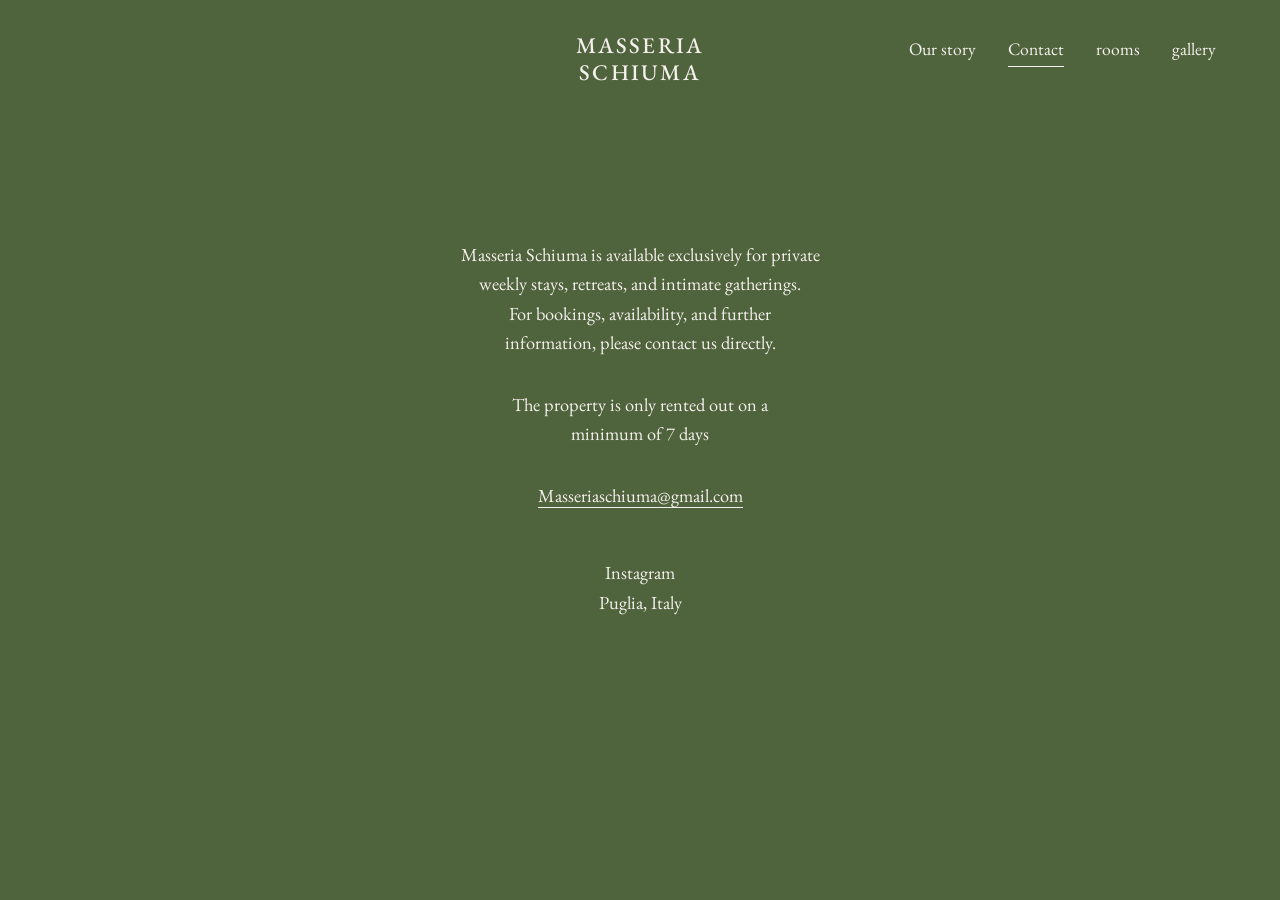
==== contact.html @ 794f7819 "ny proto side Replace" ====
<!DOCTYPE html>
<html lang="en">
<head>
    <meta charset="UTF-8">
    <meta name="viewport" content="width=device-width, initial-scale=1.0">
    <title>Contact - Masseria Schiuma</title>
    <link rel="preconnect" href="https://fonts.googleapis.com">
    <link rel="preconnect" href="https://fonts.gstatic.com" crossorigin>
    <link href="https://fonts.googleapis.com/css2?family=EB+Garamond:ital,wght@0,400;0,500;1,400&display=swap" rel="stylesheet">
    <link rel="stylesheet" href="style.css">
</head>
<body class="theme-green">
<header>
        <div class="header-left"></div> <!-- Empty div to maintain flex spacing -->
        <a href="index.html" class="header-center-logo">MASSERIA<br>SCHIUMA</a>
        <nav>
            <a href="our-story.html">Our story</a>
            <a href="contact.html" class="active">Contact</a>
            <a href="rooms.html">rooms</a>
            <a href="gallery.html">gallery</a>
        </nav>
        <div class="hamburger" id="hamburger"><span></span><span></span><span></span></div>
    </header>

    <div class="mobile-drawer" id="mobile-drawer">
        <a href="our-story.html" class="drawer-link">Our story</a>
        <a href="contact.html" class="drawer-link">Contact</a>
        <a href="rooms.html" class="drawer-link">rooms</a>
        <a href="gallery.html" class="drawer-link">gallery</a>
    </div>

    <main class="page-section">
        <div class="contact-block">
            <p>
                Masseria Schiuma is available exclusively for private<br>
                weekly stays, retreats, and intimate gatherings.<br>
                For bookings, availability, and further<br>
                information, please contact us directly.
            </p>
            <p style="margin: 2rem 0;">
                The property is only rented out on a<br>
                minimum of 7 days
            </p>
            <p>
                <a href="mailto:Masseriaschiuma@gmail.com" style="color: inherit; text-decoration: none; border-bottom: 1px solid currentColor;">Masseriaschiuma@gmail.com</a>
            </p>
            <p style="margin-top: 3rem;">
                Instagram<br>
                Puglia, Italy
            </p>
        </div>
    </main>

    <script src="js/main.js"></script>
</body>
</html>
---- style.css ----
/* css/style.css */
:root {
    --bg-green: #4f633c;
    --text-white: #f4f0ec;
    
    --bg-beige: #efebe4;
    --text-green: #4f633c;
}

body {
    margin: 0;
    padding: 0;
    font-family: 'EB Garamond', serif;
    font-size: 1.15rem;
    line-height: 1.6;
    background-color: var(--bg-green);
    color: var(--text-white);
    overflow-x: hidden;
}

/* Rooms Theme Override */
body.theme-beige {
    background-color: var(--bg-beige);
    color: var(--text-green);
}

/* Index Page Theme Override */
body.theme-transparent {
    background-color: var(--bg-beige);
    color: var(--text-green);
}

.bg-fullscreen {
    position: fixed;
    top: 0;
    left: 0;
    width: 100%;
    height: 100%;
    object-fit: cover;
    z-index: -1;
}

/* --- HEADER & NAVIGATION --- */
header {
    position: fixed;
    top: 0;
    left: 0;
    width: 100%;
    padding: 2rem 4rem;
    box-sizing: border-box;
    display: flex;
    justify-content: space-between;
    align-items: flex-start;
    z-index: 100;
}

/* Left side header link (palazzo penelope) */
.header-left {
    font-size: 1.1rem;
    text-decoration: none;
    color: inherit;
    z-index: 101;
}

/* Centered logo for subpages */
.header-center-logo {
    position: absolute;
    left: 50%;
    transform: translateX(-50%);
    font-size: 1.4rem;
    font-weight: 500;
    letter-spacing: 0.1em;
    text-transform: uppercase;
    line-height: 1.2;
    text-decoration: none;
    color: inherit;
    text-align: center;
    z-index: 101;
}

nav {
    display: flex;
    gap: 2rem;
    padding-top: 0.2rem;
    z-index: 101;
}

nav a {
    text-decoration: none;
    color: inherit;
    font-size: 1.1rem;
    position: relative;
    padding-bottom: 2px;
    transition: opacity 0.3s ease;
}

nav a:hover { opacity: 0.7; }

nav a.active::after {
    content: '';
    position: absolute;
    bottom: -2px;
    left: 0;
    width: 100%;
    height: 1px;
    background-color: currentColor;
}

/* --- MOBILE DRAWER --- */
.hamburger {
    display: none;
    flex-direction: column;
    justify-content: space-between;
    width: 24px;
    height: 18px;
    cursor: pointer;
    z-index: 501;
    margin-top: 0.2rem;
}
.hamburger span {
    display: block;
    height: 1px;
    width: 100%;
    background-color: currentColor;
    transition: all 0.3s;
}

.mobile-drawer {
    position: fixed;
    inset: 0;
    background-color: var(--bg-green);
    color: var(--text-white);
    z-index: 499;
    display: flex;
    flex-direction: column;
    align-items: center;
    justify-content: center;
    gap: 2rem;
    opacity: 0;
    pointer-events: none;
    transform: translateY(-20px);
    transition: all 0.4s ease;
}

body.theme-beige .mobile-drawer,
body.theme-transparent .mobile-drawer {
    background-color: var(--bg-beige);
    color: var(--text-green);
}

.mobile-drawer.active {
    opacity: 1;
    pointer-events: auto;
    transform: translateY(0);
}

.drawer-link {
    font-family: 'EB Garamond', serif;
    font-size: 2rem;
    color: inherit;
    text-decoration: none;
}

.hamburger.active span:nth-child(1) { transform: translateY(8.5px) rotate(45deg); }
.hamburger.active span:nth-child(2) { opacity: 0; }
.hamburger.active span:nth-child(3) { transform: translateY(-8.5px) rotate(-45deg); }

/* --- LAYOUTS & TYPOGRAPHY --- */
.page-section {
    padding: 150px 4rem 4rem; /* Increased top padding to clear center logo */
    max-width: 1200px;
    margin: 0 auto;
}

/* Giant title for the front page */
.hero-title {
    position: absolute;
    top: 15%; 
    left: 50%;
    transform: translateX(-50%);
    font-size: clamp(3rem, 5vw, 6rem);
    letter-spacing: 0.05em;
    text-transform: uppercase;
    color: var(--text-green);
    white-space: nowrap;
    margin: 0;
    font-weight: 400;
}

.text-center { text-align: center; }
.text-large { font-size: 1.8rem; line-height: 1.4; max-width: 800px; margin: 0 auto 3rem auto; }
.text-medium { font-size: 1.3rem; max-width: 800px; margin: 0 auto 2rem auto; }
.text-small { font-size: 1rem; }
.uppercase { text-transform: uppercase; letter-spacing: 0.05em; }
.section-title { text-align: center; font-size: 1.4rem; letter-spacing: 0.1em; margin-bottom: 2rem; text-transform: uppercase; }

.hero-img { width: 100%; height: 70vh; object-fit: cover; margin-bottom: 4rem; }
.grid-3 { display: grid; grid-template-columns: repeat(3, 1fr); gap: 2rem; margin: 4rem 0; }
.grid-3 img { width: 100%; height: 60vh; object-fit: cover; }

/* Rooms List */
.rooms-list { max-width: 600px; margin: 4rem auto; text-align: center; }
.room-item { margin-bottom: 3rem; }
.room-name { font-size: 1.2rem; letter-spacing: 0.1em; text-transform: uppercase; margin-bottom: 0.5rem; }

/* Contact */
.contact-block { text-align: center; margin-top: 10vh; }
.contact-block p { margin-bottom: 1rem; }

/* Gallery */
.gallery-grid { display: grid; grid-template-columns: repeat(auto-fill, minmax(200px, 1fr)); grid-auto-rows: 300px; grid-auto-flow: dense; gap: 1.5rem; padding-bottom: 8rem; }
.gallery-item { position: relative; overflow: hidden; cursor: zoom-in; }
.gallery-item img { width: 100%; height: 100%; object-fit: cover; transition: transform 0.8s ease; }
.gallery-item:hover img { transform: scale(1.05); }
.gallery-item.wide { grid-column: span 2; }
.gallery-item.tall { grid-row: span 2; }
.gallery-item.large { grid-column: span 2; grid-row: span 2; }

/* Lightbox */
.lightbox { position: fixed; top: 0; left: 0; width: 100%; height: 100%; background: rgba(0,0,0,0.9); z-index: 1000; display: flex; align-items: center; justify-content: center; opacity: 0; pointer-events: none; transition: opacity 0.4s ease; }
.lightbox.active { opacity: 1; pointer-events: auto; }
.lightbox-img { max-width: 90vw; max-height: 85vh; object-fit: contain; }
.lightbox-close { position: absolute; top: 1.5rem; right: 2.5rem; color: #fff; font-size: 3rem; cursor: pointer; background: none; border: none; z-index: 1001; }
.lightbox-nav { position: absolute; top: 50%; transform: translateY(-50%); color: #fff; font-size: 3rem; cursor: pointer; background: none; border: none; padding: 2rem; z-index: 1001; }
.lightbox-prev { left: 0; }
.lightbox-next { right: 0; }

/* Responsive */
@media (max-width: 768px) {
    header { padding: 1.5rem; justify-content: space-between; }
    .header-center-logo { position: relative; left: 0; transform: none; display: none; } /* Hide on mobile to save space, or adjust as needed */
    nav { display: none; }
    .hamburger { display: flex; }
    .page-section { padding: 100px 1.5rem 2rem; }
    .grid-3 { grid-template-columns: 1fr; }
    .grid-3 img { height: auto; aspect-ratio: 4/5; }
    .text-large { font-size: 1.4rem; }
    .hero-title { top: 25%; font-size: 2.5rem; }
    .gallery-grid { grid-template-columns: repeat(2, 1fr); grid-auto-rows: 150px; gap: 0.5rem; }
}
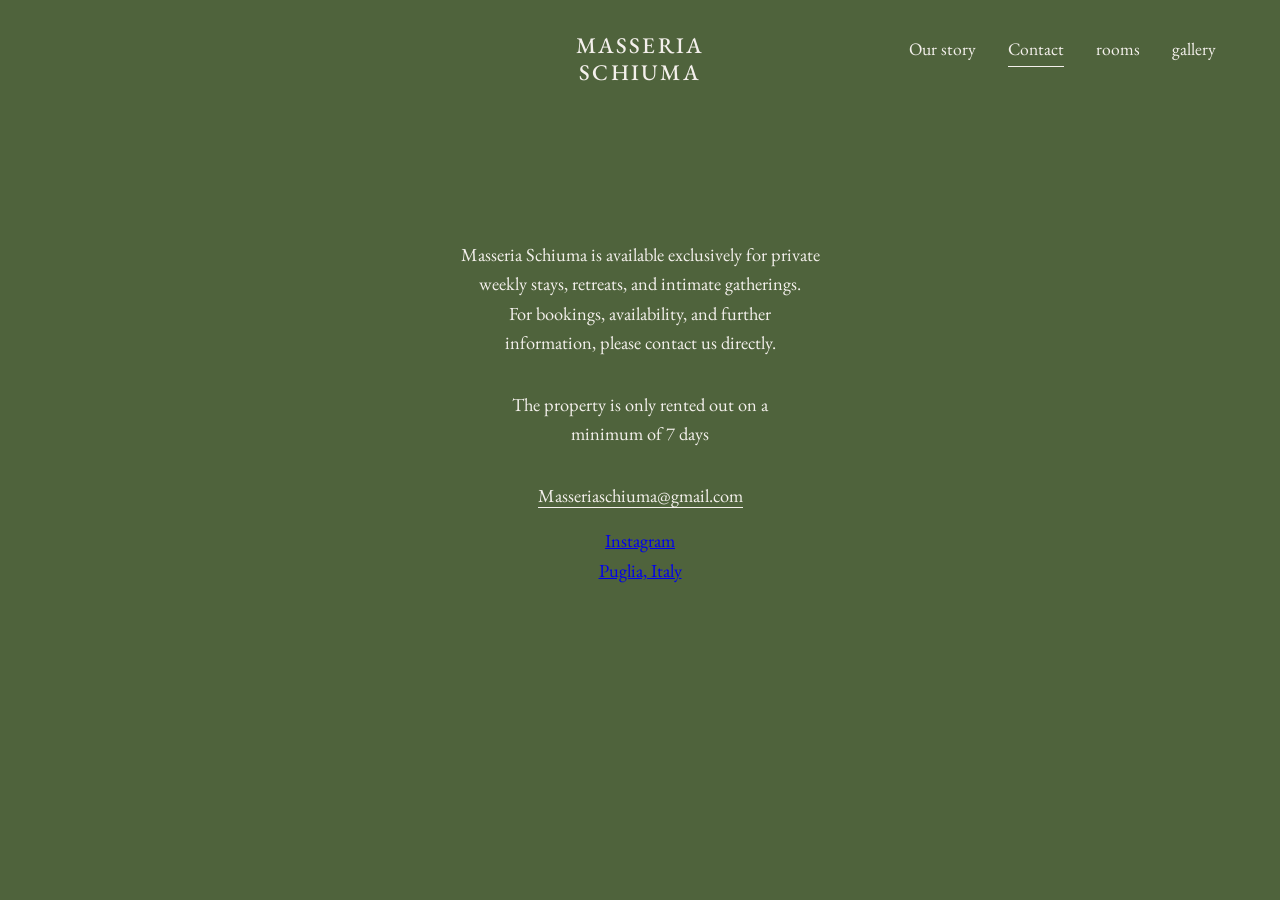
==== commit eb49e4f2: "Update contact.html" ====
--- a/contact.html
+++ b/contact.html
@@ -44,13 +44,29 @@
             <p>
                 <a href="mailto:Masseriaschiuma@gmail.com" style="color: inherit; text-decoration: none; border-bottom: 1px solid currentColor;">Masseriaschiuma@gmail.com</a>
             </p>
-            <p style="margin-top: 3rem;">
+            <a href="https://www.instagram.com/masseriaschiuma/" style="margin-top: 3rem;">
                 Instagram<br>
                 Puglia, Italy
-            </p>
+            </a>
         </div>
     </main>
 
     <script src="js/main.js"></script>
+    <script>
+        document.addEventListener('DOMContentLoaded', () => {
+            const hamburger = document.getElementById('hamburger');
+            const drawer = document.getElementById('mobile-drawer');
+
+            if (hamburger && drawer) {
+                // We use an onclick function here to guarantee it registers
+                hamburger.onclick = function() {
+                    hamburger.classList.toggle('active');
+                    drawer.classList.toggle('active');
+                    // Stops the background from scrolling when menu is open
+                    document.body.style.overflow = drawer.classList.contains('active') ? 'hidden' : '';
+                };
+            }
+        });
+    </script>
 </body>
-</html>+</html>
